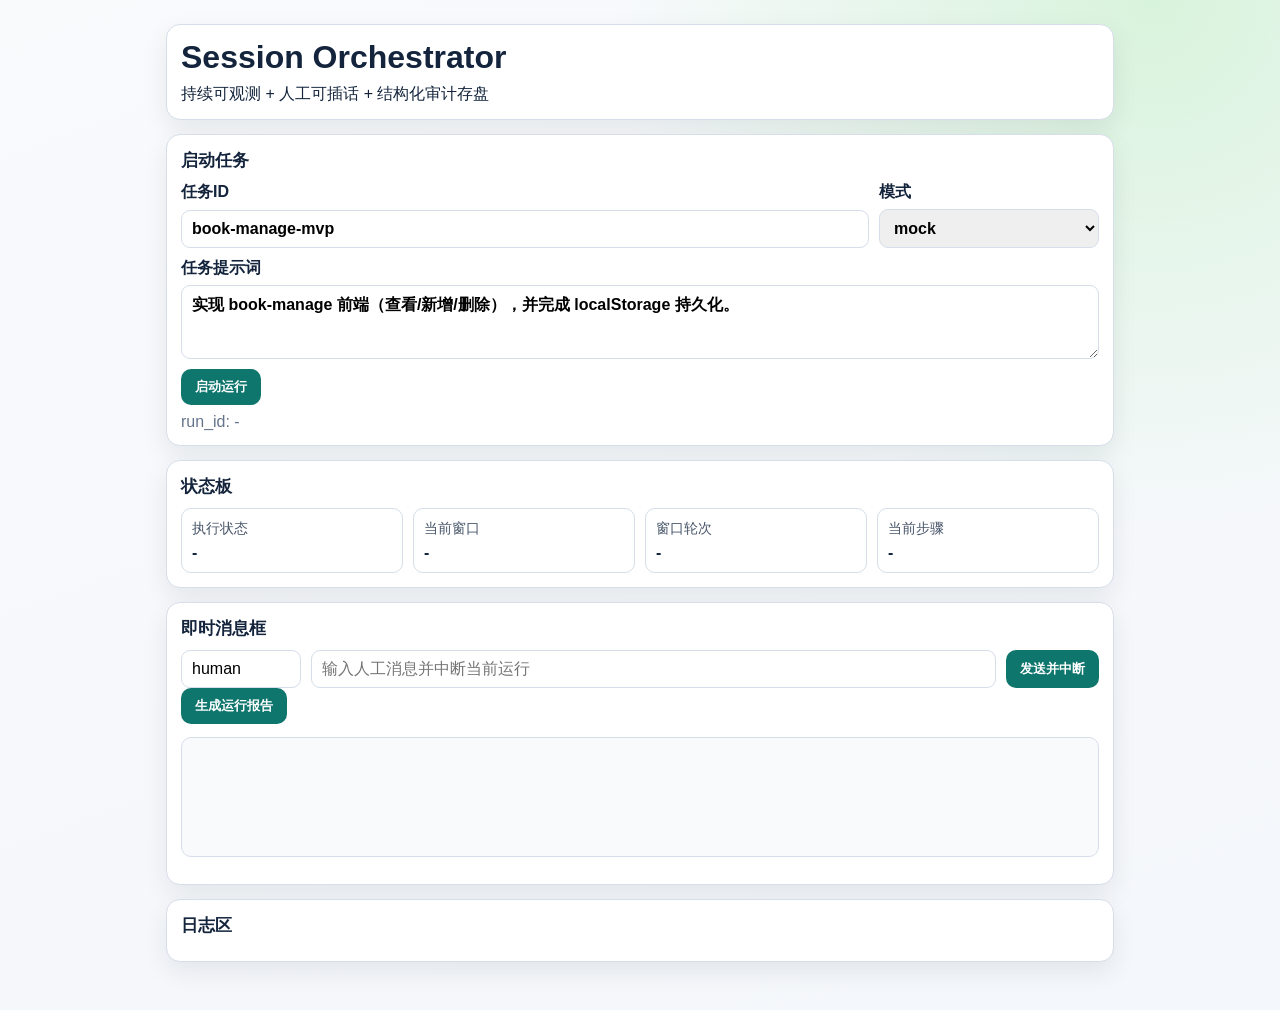
==== src/frontend/index.html @ f0dfe0fc "feat: 增加会话编排器初始实现" ====
<!doctype html>
<html lang="zh-CN">
<head>
  <meta charset="utf-8">
  <meta name="viewport" content="width=device-width, initial-scale=1">
  <title>Session Orchestrator</title>
  <link rel="stylesheet" href="./styles.css">
</head>
<body>
  <main class="layout">
    <header class="title-card">
      <h1>Session Orchestrator</h1>
      <p>持续可观测 + 人工可插话 + 结构化审计存盘</p>
    </header>

    <section class="card">
      <h2>启动任务</h2>
      <form id="start-form" class="grid">
        <label>任务ID<input id="task-id" value="book-manage-mvp" required></label>
        <label>模式
          <select id="mode">
            <option value="mock">mock</option>
            <option value="real">real</option>
          </select>
        </label>
        <label class="wide">任务提示词
          <textarea id="task-prompt" rows="3">实现 book-manage 前端（查看/新增/删除），并完成 localStorage 持久化。</textarea>
        </label>
        <button type="submit">启动运行</button>
      </form>
      <p id="run-id-line" class="muted">run_id: -</p>
    </section>

    <section class="card">
      <h2>状态板</h2>
      <div class="status-grid">
        <div><span>执行状态</span><strong id="status">-</strong></div>
        <div><span>当前窗口</span><strong id="window">-</strong></div>
        <div><span>窗口轮次</span><strong id="round">-</strong></div>
        <div><span>当前步骤</span><strong id="step">-</strong></div>
      </div>
    </section>

    <section class="card">
      <h2>即时消息框</h2>
      <form id="operator-form" class="inline">
        <input id="operator-id" value="human" placeholder="operator_id">
        <input id="operator-text" placeholder="输入人工消息并中断当前运行">
        <button type="submit">发送并中断</button>
      </form>
      <button id="report-btn" type="button">生成运行报告</button>
      <pre id="report-box" class="report-box"></pre>
    </section>

    <section class="card">
      <h2>日志区</h2>
      <ul id="log-list" class="log-list"></ul>
    </section>
  </main>
  <script src="./app.js"></script>
</body>
</html>
---- src/frontend/styles.css ----
:root {
  --bg: #f4f7fb;
  --ink: #13243c;
  --card: #ffffff;
  --accent: #0f766e;
  --line: #d6deea;
  --warn: #be123c;
}

* {
  box-sizing: border-box;
}

body {
  margin: 0;
  font-family: "Segoe UI", "PingFang SC", sans-serif;
  color: var(--ink);
  background:
    radial-gradient(circle at 90% 0%, #d8f3dc 0%, transparent 35%),
    linear-gradient(160deg, #f8fafc 0%, var(--bg) 100%);
}

.layout {
  max-width: 980px;
  margin: 24px auto;
  padding: 0 16px 24px;
  display: grid;
  gap: 14px;
}

.title-card,
.card {
  background: var(--card);
  border: 1px solid var(--line);
  border-radius: 14px;
  padding: 14px;
  box-shadow: 0 10px 26px rgba(15, 23, 42, 0.08);
}

h1, h2 {
  margin: 0;
}

h2 {
  font-size: 1.05rem;
  margin-bottom: 10px;
}

p {
  margin: 8px 0 0;
}

.grid {
  display: grid;
  grid-template-columns: 1fr 220px;
  gap: 10px;
}

.wide {
  grid-column: 1 / -1;
}

label {
  display: grid;
  gap: 6px;
  font-weight: 600;
}

input,
textarea,
select {
  width: 100%;
  border: 1px solid var(--line);
  border-radius: 9px;
  padding: 9px 10px;
  font: inherit;
}

button {
  width: fit-content;
  border: none;
  border-radius: 10px;
  padding: 9px 14px;
  font-weight: 700;
  background: var(--accent);
  color: #fff;
  cursor: pointer;
}

.status-grid {
  display: grid;
  grid-template-columns: repeat(4, minmax(120px, 1fr));
  gap: 10px;
}

.status-grid div {
  border: 1px solid var(--line);
  border-radius: 10px;
  padding: 10px;
  display: grid;
  gap: 6px;
}

.status-grid span {
  color: #475569;
  font-size: 0.9rem;
}

.inline {
  display: grid;
  grid-template-columns: 120px 1fr auto;
  gap: 10px;
}

.muted {
  color: #64748b;
}

.log-list {
  list-style: none;
  margin: 0;
  padding: 0;
  display: grid;
  gap: 8px;
  max-height: 360px;
  overflow: auto;
}

.log-item {
  border: 1px solid var(--line);
  border-radius: 10px;
  padding: 9px 10px;
}

.log-item[data-type="error"] {
  border-color: #fecdd3;
  background: #fff1f2;
}

.log-head {
  display: flex;
  justify-content: space-between;
  gap: 10px;
  font-size: 0.86rem;
  color: #475569;
}

.log-body {
  margin: 8px 0 0;
  white-space: pre-wrap;
  word-break: break-word;
}

.report-box {
  min-height: 120px;
  max-height: 280px;
  overflow: auto;
  border: 1px solid var(--line);
  border-radius: 10px;
  padding: 10px;
  background: #f8fafc;
}

@media (max-width: 768px) {
  .grid,
  .status-grid,
  .inline {
    grid-template-columns: 1fr;
  }
}
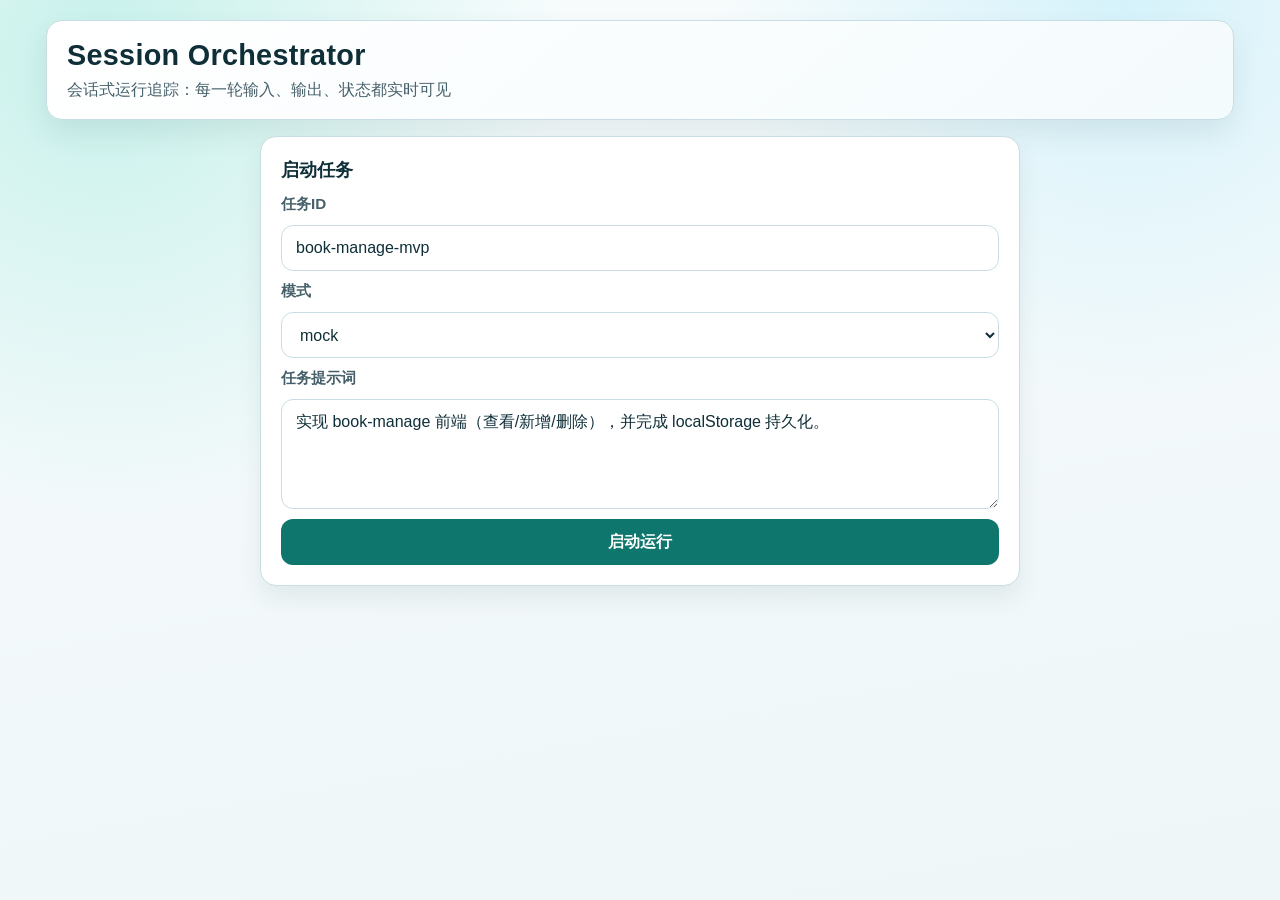
==== commit a43a8c93: "feat: 增加编排提交流程校验与book-manage计数页支持" ====
--- a/src/frontend/index.html
+++ b/src/frontend/index.html
@@ -4,58 +4,64 @@
   <meta charset="utf-8">
   <meta name="viewport" content="width=device-width, initial-scale=1">
   <title>Session Orchestrator</title>
+  <link rel="icon" href="data:,">
   <link rel="stylesheet" href="./styles.css">
 </head>
 <body>
-  <main class="layout">
-    <header class="title-card">
+  <main class="app-shell">
+    <header class="hero">
       <h1>Session Orchestrator</h1>
-      <p>持续可观测 + 人工可插话 + 结构化审计存盘</p>
+      <p>会话式运行追踪：每一轮输入、输出、状态都实时可见</p>
     </header>
 
-    <section class="card">
-      <h2>启动任务</h2>
-      <form id="start-form" class="grid">
-        <label>任务ID<input id="task-id" value="book-manage-mvp" required></label>
-        <label>模式
+    <section id="setup-view" class="setup-view">
+      <article class="setup-card">
+        <h2>启动任务</h2>
+        <form id="start-form" class="setup-form">
+          <label for="task-id">任务ID</label>
+          <input id="task-id" value="book-manage-mvp" required>
+
+          <label for="mode">模式</label>
           <select id="mode">
             <option value="mock">mock</option>
             <option value="real">real</option>
           </select>
-        </label>
-        <label class="wide">任务提示词
-          <textarea id="task-prompt" rows="3">实现 book-manage 前端（查看/新增/删除），并完成 localStorage 持久化。</textarea>
-        </label>
-        <button type="submit">启动运行</button>
-      </form>
-      <p id="run-id-line" class="muted">run_id: -</p>
+
+          <label for="task-prompt">任务提示词</label>
+          <textarea id="task-prompt" rows="4">实现 book-manage 前端（查看/新增/删除），并完成 localStorage 持久化。</textarea>
+          <button type="submit">启动运行</button>
+        </form>
+      </article>
     </section>
 
-    <section class="card">
-      <h2>状态板</h2>
-      <div class="status-grid">
-        <div><span>执行状态</span><strong id="status">-</strong></div>
-        <div><span>当前窗口</span><strong id="window">-</strong></div>
-        <div><span>窗口轮次</span><strong id="round">-</strong></div>
-        <div><span>当前步骤</span><strong id="step">-</strong></div>
-      </div>
+    <section id="chat-view" class="chat-view is-hidden">
+      <aside class="session-panel">
+        <h2>会话状态</h2>
+        <p id="run-id-line" class="run-id-line">run_id: -</p>
+        <ul class="session-meta">
+          <li><span>执行状态</span><strong id="status">-</strong></li>
+          <li><span>当前窗口</span><strong id="window">-</strong></li>
+          <li><span>窗口轮次</span><strong id="round">-</strong></li>
+          <li><span>当前步骤</span><strong id="step">-</strong></li>
+        </ul>
+        <div class="session-actions">
+          <button id="report-btn" type="button">生成运行报告</button>
+          <button id="restart-btn" type="button" class="ghost">新建运行</button>
+        </div>
+        <pre id="report-box" class="report-box"></pre>
+      </aside>
+
+      <section class="chat-main" aria-label="运行日志会话区">
+        <div id="conversation" class="conversation" aria-live="polite"></div>
+        <form id="operator-form" class="composer">
+          <input id="operator-id" value="human" placeholder="operator_id">
+          <input id="operator-text" placeholder="输入人工消息并中断当前运行">
+          <button type="submit">发送</button>
+        </form>
+      </section>
     </section>
 
-    <section class="card">
-      <h2>即时消息框</h2>
-      <form id="operator-form" class="inline">
-        <input id="operator-id" value="human" placeholder="operator_id">
-        <input id="operator-text" placeholder="输入人工消息并中断当前运行">
-        <button type="submit">发送并中断</button>
-      </form>
-      <button id="report-btn" type="button">生成运行报告</button>
-      <pre id="report-box" class="report-box"></pre>
-    </section>
-
-    <section class="card">
-      <h2>日志区</h2>
-      <ul id="log-list" class="log-list"></ul>
-    </section>
+    <p id="global-alert" class="global-alert" role="alert" aria-live="assertive"></p>
   </main>
   <script src="./app.js"></script>
 </body>
--- a/src/frontend/styles.css
+++ b/src/frontend/styles.css
@@ -1,10 +1,13 @@
 :root {
-  --bg: #f4f7fb;
-  --ink: #13243c;
-  --card: #ffffff;
+  --bg: #eef6f8;
+  --surface: #ffffff;
+  --surface-soft: #f8fcfd;
+  --ink: #0f2f38;
+  --ink-muted: #47616b;
+  --line: #c8dde3;
   --accent: #0f766e;
-  --line: #d6deea;
-  --warn: #be123c;
+  --accent-strong: #0e5f59;
+  --danger: #b4233b;
 }
 
 * {
@@ -13,158 +16,414 @@
 
 body {
   margin: 0;
-  font-family: "Segoe UI", "PingFang SC", sans-serif;
+  min-height: 100vh;
+  font-family: "IBM Plex Sans", "Noto Sans SC", "Microsoft YaHei", sans-serif;
   color: var(--ink);
   background:
-    radial-gradient(circle at 90% 0%, #d8f3dc 0%, transparent 35%),
-    linear-gradient(160deg, #f8fafc 0%, var(--bg) 100%);
-}
-
-.layout {
-  max-width: 980px;
-  margin: 24px auto;
-  padding: 0 16px 24px;
-  display: grid;
-  gap: 14px;
-}
-
-.title-card,
-.card {
-  background: var(--card);
-  border: 1px solid var(--line);
-  border-radius: 14px;
-  padding: 14px;
-  box-shadow: 0 10px 26px rgba(15, 23, 42, 0.08);
-}
-
-h1, h2 {
-  margin: 0;
-}
-
-h2 {
-  font-size: 1.05rem;
-  margin-bottom: 10px;
-}
-
-p {
+    radial-gradient(circle at 8% 6%, #c7f1eb 0%, transparent 32%),
+    radial-gradient(circle at 88% 0%, #d5f2fa 0%, transparent 28%),
+    linear-gradient(170deg, #f8fcfd 0%, var(--bg) 100%);
+}
+
+.app-shell {
+  max-width: 1220px;
+  margin: 0 auto;
+  padding: 20px 16px 24px;
+  display: grid;
+  gap: 16px;
+}
+
+.hero {
+  padding: 18px 20px;
+  border: 1px solid var(--line);
+  border-radius: 16px;
+  background: linear-gradient(140deg, #ffffff 0%, #f4fbfd 100%);
+  box-shadow: 0 14px 28px rgba(15, 47, 56, 0.08);
+}
+
+.hero h1 {
+  margin: 0;
+  font-size: 1.8rem;
+  letter-spacing: 0.01em;
+}
+
+.hero p {
   margin: 8px 0 0;
-}
-
-.grid {
-  display: grid;
-  grid-template-columns: 1fr 220px;
+  color: var(--ink-muted);
+}
+
+.setup-card,
+.session-panel,
+.chat-main {
+  border: 1px solid var(--line);
+  border-radius: 16px;
+  background: var(--surface);
+  box-shadow: 0 12px 24px rgba(15, 47, 56, 0.08);
+}
+
+.setup-view {
+  display: grid;
+  justify-items: center;
+}
+
+.setup-card {
+  width: min(760px, 100%);
+  padding: 20px;
+}
+
+.setup-card h2 {
+  margin: 0 0 12px;
+  font-size: 1.15rem;
+}
+
+.setup-form {
+  display: grid;
   gap: 10px;
 }
 
-.wide {
-  grid-column: 1 / -1;
-}
-
-label {
-  display: grid;
-  gap: 6px;
-  font-weight: 600;
+.setup-form label {
+  font-size: 0.95rem;
+  font-weight: 650;
+  color: var(--ink-muted);
 }
 
 input,
+select,
 textarea,
-select {
+button {
+  font: inherit;
+}
+
+input,
+select,
+textarea {
   width: 100%;
   border: 1px solid var(--line);
-  border-radius: 9px;
-  padding: 9px 10px;
-  font: inherit;
+  border-radius: 12px;
+  padding: 12px 14px;
+  background: #ffffff;
+  color: var(--ink);
+  min-height: 46px;
+}
+
+textarea {
+  min-height: 110px;
+  resize: vertical;
 }
 
 button {
-  width: fit-content;
+  min-height: 46px;
   border: none;
-  border-radius: 10px;
-  padding: 9px 14px;
+  border-radius: 12px;
+  padding: 10px 16px;
   font-weight: 700;
   background: var(--accent);
-  color: #fff;
+  color: #ffffff;
   cursor: pointer;
-}
-
-.status-grid {
-  display: grid;
-  grid-template-columns: repeat(4, minmax(120px, 1fr));
+  transition: background-color 0.2s ease;
+}
+
+button:hover {
+  background: var(--accent-strong);
+}
+
+button.ghost {
+  background: #ffffff;
+  border: 1px solid var(--line);
+  color: var(--ink);
+}
+
+button.ghost:hover {
+  background: #f2fafb;
+}
+
+input:focus-visible,
+select:focus-visible,
+textarea:focus-visible,
+button:focus-visible {
+  outline: 3px solid rgba(15, 118, 110, 0.28);
+  outline-offset: 1px;
+}
+
+.chat-view {
+  display: grid;
+  grid-template-columns: 300px minmax(0, 1fr);
+  gap: 14px;
+  height: calc(100vh - 150px);
+  max-height: 860px;
+  min-height: 560px;
+}
+
+.session-panel {
+  padding: 16px;
+  display: grid;
+  gap: 12px;
+  align-content: start;
+  min-height: 0;
+  overflow: auto;
+}
+
+.session-panel h2 {
+  margin: 0;
+  font-size: 1.05rem;
+}
+
+.run-id-line {
+  margin: 0;
+  color: #0b5560;
+  font-size: 0.93rem;
+  word-break: break-word;
+}
+
+.session-meta {
+  margin: 0;
+  padding: 0;
+  list-style: none;
+  display: grid;
+  gap: 8px;
+}
+
+.session-meta li {
+  border: 1px solid var(--line);
+  border-radius: 12px;
+  padding: 10px;
+  background: var(--surface-soft);
+  display: grid;
+  gap: 4px;
+}
+
+.session-meta span {
+  color: var(--ink-muted);
+  font-size: 0.86rem;
+}
+
+.session-meta strong {
+  font-size: 0.98rem;
+}
+
+#status[data-state="running"] {
+  color: #0a6c63;
+}
+
+#status[data-state="completed"] {
+  color: #125f23;
+}
+
+#status[data-state="failed"] {
+  color: var(--danger);
+}
+
+.session-actions {
+  display: grid;
+  gap: 8px;
+}
+
+.report-box {
+  margin: 0;
+  min-height: 120px;
+  max-height: 220px;
+  overflow: auto;
+  border: 1px solid var(--line);
+  border-radius: 12px;
+  background: #f6fbfc;
+  padding: 10px;
+  font-size: 0.85rem;
+  white-space: pre-wrap;
+  word-break: break-word;
+}
+
+.chat-main {
+  display: grid;
+  grid-template-rows: minmax(0, 1fr) auto;
+  height: 100%;
+  min-height: 0;
+  overflow: hidden;
+}
+
+.conversation {
+  padding: 14px;
+  min-height: 0;
+  overflow: auto;
+  display: grid;
   gap: 10px;
-}
-
-.status-grid div {
-  border: 1px solid var(--line);
+  align-content: start;
+  background:
+    linear-gradient(0deg, rgba(15, 118, 110, 0.03), rgba(15, 118, 110, 0.03)),
+    #f9fdff;
+  border-radius: 16px 16px 0 0;
+}
+
+.system-event {
+  padding: 10px 12px;
   border-radius: 10px;
-  padding: 10px;
-  display: grid;
-  gap: 6px;
-}
-
-.status-grid span {
-  color: #475569;
-  font-size: 0.9rem;
-}
-
-.inline {
-  display: grid;
-  grid-template-columns: 120px 1fr auto;
+  border: 1px dashed #9bc1cb;
+  background: #edf8fb;
+  color: #225565;
+  display: grid;
+  gap: 4px;
+}
+
+.system-time {
+  color: #5d7f89;
+  font-size: 0.8rem;
+}
+
+.round-card {
+  border: 1px solid var(--line);
+  border-radius: 14px;
+  padding: 12px;
+  background: #ffffff;
+  display: grid;
   gap: 10px;
 }
 
-.muted {
-  color: #64748b;
-}
-
-.log-list {
-  list-style: none;
-  margin: 0;
-  padding: 0;
-  display: grid;
-  gap: 8px;
-  max-height: 360px;
-  overflow: auto;
-}
-
-.log-item {
-  border: 1px solid var(--line);
-  border-radius: 10px;
-  padding: 9px 10px;
-}
-
-.log-item[data-type="error"] {
-  border-color: #fecdd3;
-  background: #fff1f2;
-}
-
-.log-head {
+.round-head {
   display: flex;
   justify-content: space-between;
-  gap: 10px;
-  font-size: 0.86rem;
-  color: #475569;
-}
-
-.log-body {
-  margin: 8px 0 0;
+  gap: 8px;
+  align-items: center;
+}
+
+.round-title {
+  margin: 0;
+  font-size: 1.02rem;
+}
+
+.round-sub {
+  margin: 4px 0 0;
+  color: var(--ink-muted);
+  font-size: 0.84rem;
+}
+
+.round-tag {
+  border-radius: 999px;
+  padding: 5px 10px;
+  font-size: 0.82rem;
+  font-weight: 700;
+  border: 1px solid transparent;
+}
+
+.round-tag.pending {
+  color: #145f55;
+  background: #ddf6f1;
+  border-color: #b5e8dc;
+}
+
+.round-tag.passed {
+  color: #1f5f25;
+  background: #e4f6e5;
+  border-color: #bfe5c1;
+}
+
+.round-tag.retrying {
+  color: #8a4a00;
+  background: #fff2df;
+  border-color: #fed7aa;
+}
+
+.round-tag.failed {
+  color: #8b1d31;
+  background: #ffe9ec;
+  border-color: #fdc7cf;
+}
+
+.round-bubble {
+  border-radius: 12px;
+  border: 1px solid var(--line);
+  padding: 10px;
+  display: grid;
+  gap: 8px;
+}
+
+.round-bubble.input {
+  background: #eef8ff;
+  border-color: #c3dff0;
+}
+
+.round-bubble.output {
+  background: #eefbf7;
+  border-color: #bfe9da;
+}
+
+.bubble-label {
+  font-size: 0.8rem;
+  font-weight: 700;
+  color: var(--ink-muted);
+  text-transform: uppercase;
+  letter-spacing: 0.03em;
+}
+
+.bubble-body {
+  margin: 0;
   white-space: pre-wrap;
   word-break: break-word;
-}
-
-.report-box {
-  min-height: 120px;
-  max-height: 280px;
-  overflow: auto;
-  border: 1px solid var(--line);
-  border-radius: 10px;
-  padding: 10px;
-  background: #f8fafc;
-}
-
-@media (max-width: 768px) {
-  .grid,
-  .status-grid,
-  .inline {
+  font-family: "IBM Plex Mono", "Consolas", monospace;
+  font-size: 0.86rem;
+  line-height: 1.45;
+}
+
+.round-foot {
+  margin: 0;
+  color: #5c737c;
+  font-size: 0.8rem;
+}
+
+.composer {
+  padding: 12px;
+  border-top: 1px solid var(--line);
+  display: grid;
+  grid-template-columns: 130px minmax(0, 1fr) 100px;
+  gap: 10px;
+  background: #ffffff;
+  border-radius: 0 0 16px 16px;
+}
+
+.composer input {
+  min-height: 44px;
+}
+
+.global-alert {
+  margin: 0;
+  min-height: 24px;
+  color: #842038;
+  font-size: 0.9rem;
+}
+
+.is-hidden {
+  display: none;
+}
+
+@media (max-width: 980px) {
+  .chat-view {
     grid-template-columns: 1fr;
-  }
-}
+    height: auto;
+    max-height: none;
+    min-height: auto;
+  }
+
+  .chat-main {
+    min-height: 65vh;
+    max-height: 72vh;
+  }
+}
+
+@media (max-width: 640px) {
+  .app-shell {
+    padding: 12px;
+  }
+
+  .hero h1 {
+    font-size: 1.45rem;
+  }
+
+  .composer {
+    grid-template-columns: 1fr;
+  }
+}
+
+@media (prefers-reduced-motion: reduce) {
+  * {
+    transition: none !important;
+    animation: none !important;
+  }
+}
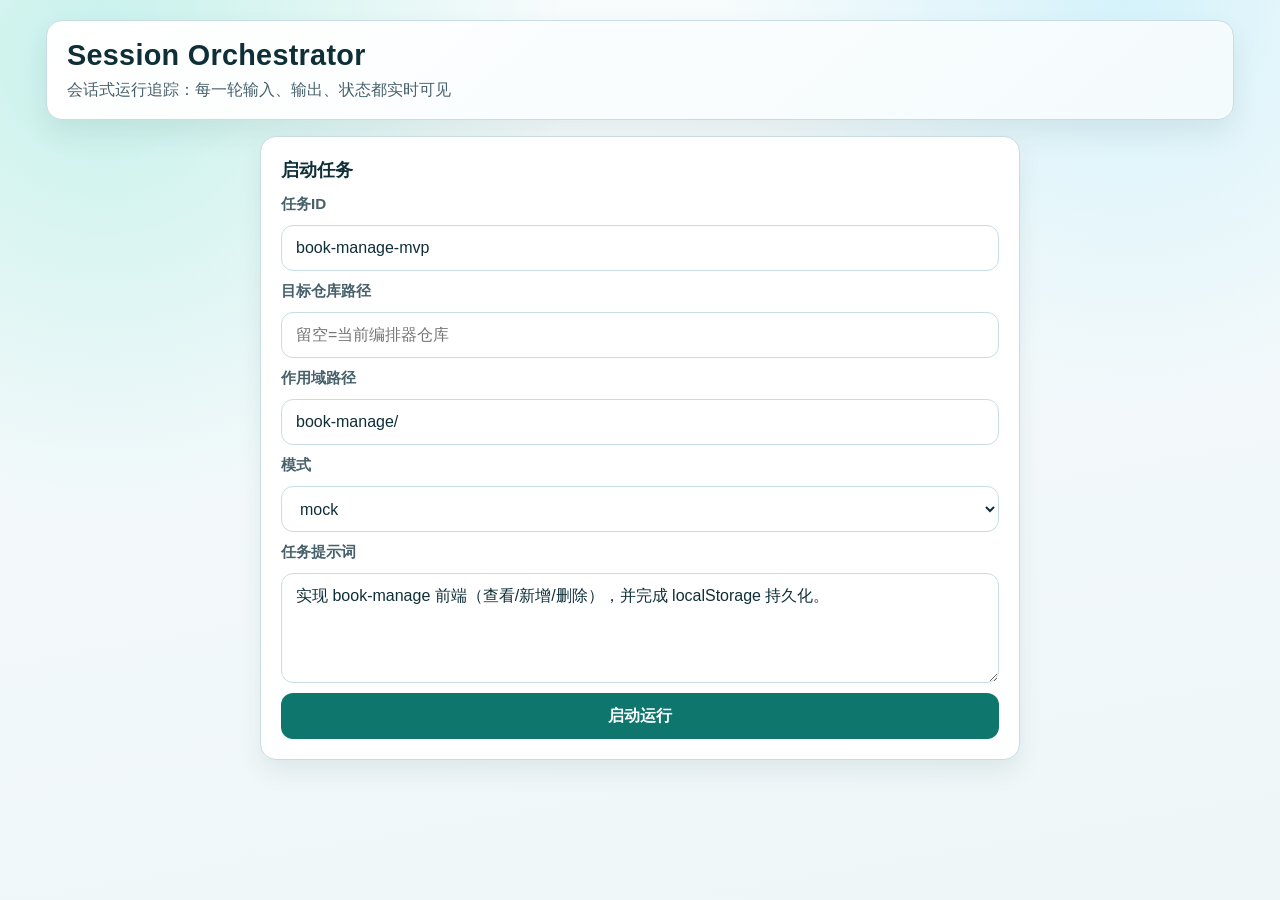
==== commit 8d3b60d5: "feat(orchestrator): 增加跨项目仓库编排与作用域提交流程" ====
--- a/src/frontend/index.html
+++ b/src/frontend/index.html
@@ -20,6 +20,12 @@
         <form id="start-form" class="setup-form">
           <label for="task-id">任务ID</label>
           <input id="task-id" value="book-manage-mvp" required>
+
+          <label for="workspace-project-root">目标仓库路径</label>
+          <input id="workspace-project-root" placeholder="留空=当前编排器仓库">
+
+          <label for="git-scope-path">作用域路径</label>
+          <input id="git-scope-path" value="book-manage/" placeholder="例如：book-manage/ 或 apps/web/">
 
           <label for="mode">模式</label>
           <select id="mode">
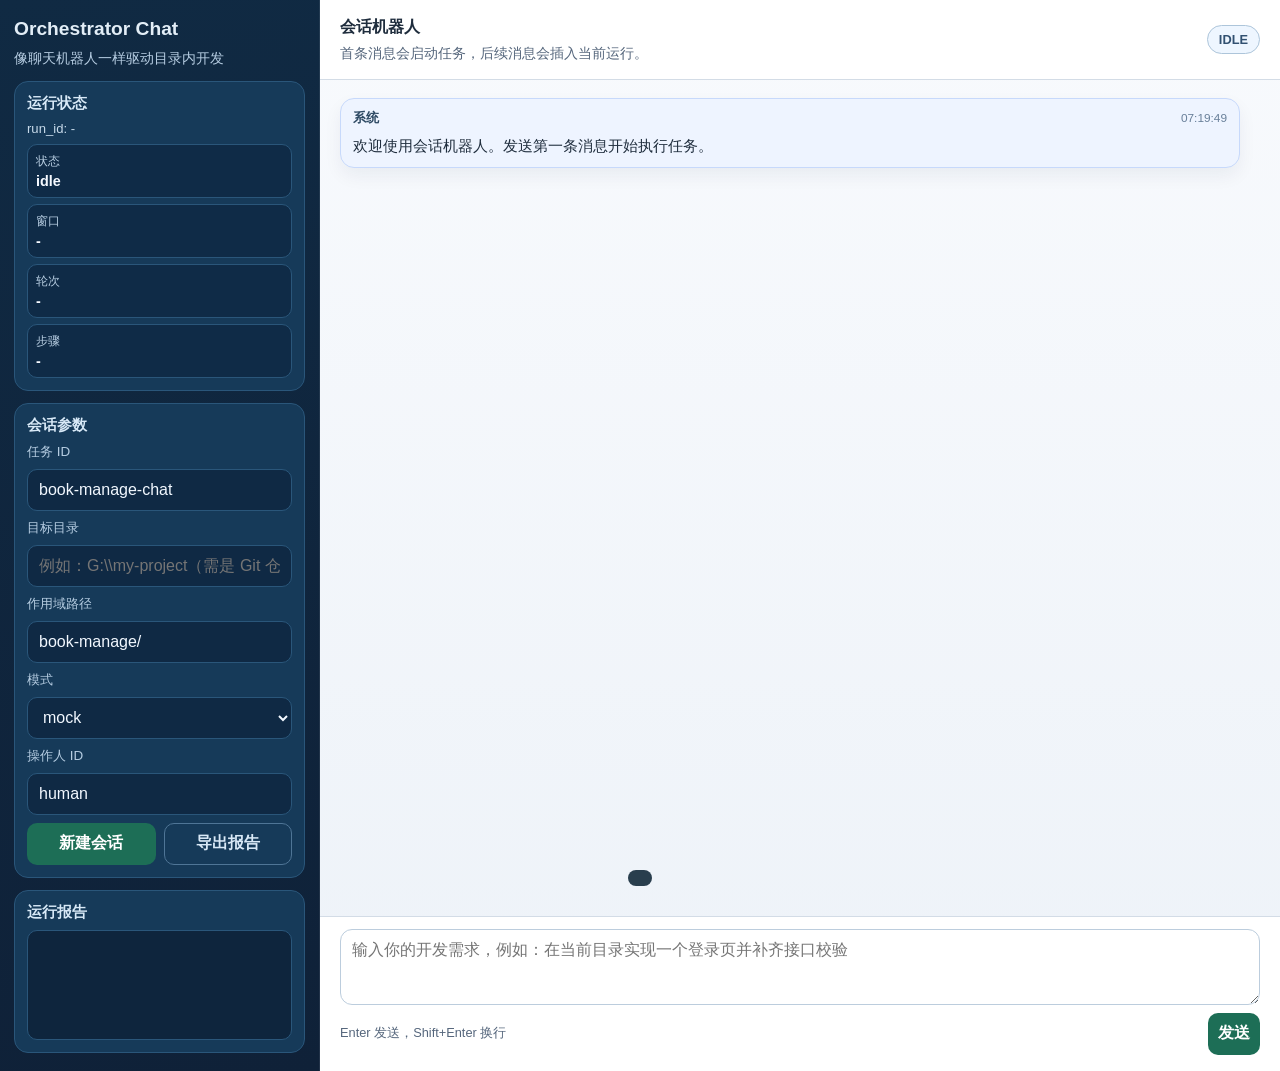
==== commit 0442bd4f: "feat(orchestrator): 优化编排控制台与工程收口" ====
--- a/src/frontend/index.html
+++ b/src/frontend/index.html
@@ -3,72 +3,90 @@
 <head>
   <meta charset="utf-8">
   <meta name="viewport" content="width=device-width, initial-scale=1">
-  <title>Session Orchestrator</title>
+  <title>Session Orchestrator Chat</title>
   <link rel="icon" href="data:,">
   <link rel="stylesheet" href="./styles.css">
 </head>
 <body>
-  <main class="app-shell">
-    <header class="hero">
-      <h1>Session Orchestrator</h1>
-      <p>会话式运行追踪：每一轮输入、输出、状态都实时可见</p>
-    </header>
+  <main class="layout">
+    <aside class="sidebar" aria-label="会话配置面板">
+      <header class="sidebar-head">
+        <h1>Orchestrator Chat</h1>
+        <p>像聊天机器人一样驱动目录内开发</p>
+      </header>
 
-    <section id="setup-view" class="setup-view">
-      <article class="setup-card">
-        <h2>启动任务</h2>
-        <form id="start-form" class="setup-form">
-          <label for="task-id">任务ID</label>
-          <input id="task-id" value="book-manage-mvp" required>
+      <section class="panel status-panel" aria-label="运行状态">
+        <h2>运行状态</h2>
+        <p id="run-id-line" class="run-id-line">run_id: -</p>
+        <ul class="status-list">
+          <li><span>状态</span><strong id="status">idle</strong></li>
+          <li><span>窗口</span><strong id="window">-</strong></li>
+          <li><span>轮次</span><strong id="round">-</strong></li>
+          <li><span>步骤</span><strong id="step">-</strong></li>
+        </ul>
+      </section>
 
-          <label for="workspace-project-root">目标仓库路径</label>
-          <input id="workspace-project-root" placeholder="留空=当前编排器仓库">
+      <section class="panel" aria-label="会话参数">
+        <h2>会话参数</h2>
 
-          <label for="git-scope-path">作用域路径</label>
-          <input id="git-scope-path" value="book-manage/" placeholder="例如：book-manage/ 或 apps/web/">
+        <label for="task-id">任务 ID</label>
+        <input id="task-id" value="book-manage-chat">
 
-          <label for="mode">模式</label>
-          <select id="mode">
-            <option value="mock">mock</option>
-            <option value="real">real</option>
-          </select>
+        <label for="workspace-project-root">目标目录</label>
+        <input id="workspace-project-root" placeholder="例如：G:\\my-project（需是 Git 仓库）">
 
-          <label for="task-prompt">任务提示词</label>
-          <textarea id="task-prompt" rows="4">实现 book-manage 前端（查看/新增/删除），并完成 localStorage 持久化。</textarea>
-          <button type="submit">启动运行</button>
-        </form>
-      </article>
+        <label for="git-scope-path">作用域路径</label>
+        <input id="git-scope-path" value="book-manage/" placeholder="例如：book-manage/ 或 apps/web/">
+
+        <label for="mode">模式</label>
+        <select id="mode">
+          <option value="mock">mock</option>
+          <option value="real">real</option>
+        </select>
+
+        <label for="operator-id">操作人 ID</label>
+        <input id="operator-id" value="human">
+
+        <div class="actions">
+          <button id="restart-btn" type="button">新建会话</button>
+          <button id="report-btn" type="button" class="ghost">导出报告</button>
+        </div>
+      </section>
+
+      <section class="panel" aria-label="运行报告">
+        <h2>运行报告</h2>
+        <pre id="report-box" class="report-box"></pre>
+      </section>
+    </aside>
+
+    <section class="chat-shell" aria-label="聊天区">
+      <header class="chat-head">
+        <div>
+          <h2>会话机器人</h2>
+          <p>首条消息会启动任务，后续消息会插入当前运行。</p>
+        </div>
+        <strong id="status-badge" class="status-badge">IDLE</strong>
+      </header>
+
+      <div id="conversation" class="conversation" aria-live="polite"></div>
+
+      <form id="chat-form" class="composer">
+        <textarea
+          id="chat-input"
+          rows="3"
+          placeholder="输入你的开发需求，例如：在当前目录实现一个登录页并补齐接口校验"
+          required
+        ></textarea>
+        <div class="composer-foot">
+          <span id="composer-hint" class="composer-hint">Enter 发送，Shift+Enter 换行</span>
+          <button id="send-btn" type="submit">发送</button>
+        </div>
+      </form>
     </section>
+  </main>
 
-    <section id="chat-view" class="chat-view is-hidden">
-      <aside class="session-panel">
-        <h2>会话状态</h2>
-        <p id="run-id-line" class="run-id-line">run_id: -</p>
-        <ul class="session-meta">
-          <li><span>执行状态</span><strong id="status">-</strong></li>
-          <li><span>当前窗口</span><strong id="window">-</strong></li>
-          <li><span>窗口轮次</span><strong id="round">-</strong></li>
-          <li><span>当前步骤</span><strong id="step">-</strong></li>
-        </ul>
-        <div class="session-actions">
-          <button id="report-btn" type="button">生成运行报告</button>
-          <button id="restart-btn" type="button" class="ghost">新建运行</button>
-        </div>
-        <pre id="report-box" class="report-box"></pre>
-      </aside>
+  <p id="global-alert" class="global-alert" role="alert" aria-live="assertive"></p>
 
-      <section class="chat-main" aria-label="运行日志会话区">
-        <div id="conversation" class="conversation" aria-live="polite"></div>
-        <form id="operator-form" class="composer">
-          <input id="operator-id" value="human" placeholder="operator_id">
-          <input id="operator-text" placeholder="输入人工消息并中断当前运行">
-          <button type="submit">发送</button>
-        </form>
-      </section>
-    </section>
-
-    <p id="global-alert" class="global-alert" role="alert" aria-live="assertive"></p>
-  </main>
   <script src="./app.js"></script>
 </body>
 </html>
--- a/src/frontend/styles.css
+++ b/src/frontend/styles.css
@@ -1,90 +1,82 @@
 :root {
-  --bg: #eef6f8;
-  --surface: #ffffff;
-  --surface-soft: #f8fcfd;
-  --ink: #0f2f38;
-  --ink-muted: #47616b;
-  --line: #c8dde3;
-  --accent: #0f766e;
-  --accent-strong: #0e5f59;
-  --danger: #b4233b;
+  --bg: #f3f5f9;
+  --sidebar-bg: #102a43;
+  --sidebar-surface: #163a59;
+  --sidebar-line: #2a567a;
+  --sidebar-ink: #e3eef7;
+  --main-surface: #ffffff;
+  --line: #d3dce6;
+  --ink: #1f2d3d;
+  --ink-muted: #55667c;
+  --accent: #1d6e56;
+  --accent-hover: #165845;
+  --assistant-bg: #f6f8fb;
+  --system-bg: #eef4ff;
+  --user-bg: #dbf1e8;
+  --danger: #9b2242;
 }
 
 * {
   box-sizing: border-box;
 }
 
+html,
 body {
   margin: 0;
   min-height: 100vh;
   font-family: "IBM Plex Sans", "Noto Sans SC", "Microsoft YaHei", sans-serif;
   color: var(--ink);
-  background:
-    radial-gradient(circle at 8% 6%, #c7f1eb 0%, transparent 32%),
-    radial-gradient(circle at 88% 0%, #d5f2fa 0%, transparent 28%),
-    linear-gradient(170deg, #f8fcfd 0%, var(--bg) 100%);
-}
-
-.app-shell {
-  max-width: 1220px;
-  margin: 0 auto;
-  padding: 20px 16px 24px;
-  display: grid;
-  gap: 16px;
-}
-
-.hero {
-  padding: 18px 20px;
-  border: 1px solid var(--line);
-  border-radius: 16px;
-  background: linear-gradient(140deg, #ffffff 0%, #f4fbfd 100%);
-  box-shadow: 0 14px 28px rgba(15, 47, 56, 0.08);
-}
-
-.hero h1 {
-  margin: 0;
-  font-size: 1.8rem;
-  letter-spacing: 0.01em;
-}
-
-.hero p {
+  background: radial-gradient(circle at 6% 8%, #d8e8ff 0%, transparent 20%), var(--bg);
+}
+
+.layout {
+  width: 100%;
+  min-height: 100vh;
+  display: grid;
+  grid-template-columns: 320px minmax(0, 1fr);
+}
+
+.sidebar {
+  background: linear-gradient(170deg, var(--sidebar-bg) 0%, #0f2138 100%);
+  color: var(--sidebar-ink);
+  padding: 18px 14px;
+  display: grid;
+  gap: 12px;
+  align-content: start;
+  overflow: auto;
+  border-right: 1px solid rgba(255, 255, 255, 0.08);
+}
+
+.sidebar-head h1 {
+  margin: 0;
+  font-size: 1.2rem;
+}
+
+.sidebar-head p {
   margin: 8px 0 0;
-  color: var(--ink-muted);
-}
-
-.setup-card,
-.session-panel,
-.chat-main {
-  border: 1px solid var(--line);
-  border-radius: 16px;
-  background: var(--surface);
-  box-shadow: 0 12px 24px rgba(15, 47, 56, 0.08);
-}
-
-.setup-view {
-  display: grid;
-  justify-items: center;
-}
-
-.setup-card {
-  width: min(760px, 100%);
-  padding: 20px;
-}
-
-.setup-card h2 {
-  margin: 0 0 12px;
-  font-size: 1.15rem;
-}
-
-.setup-form {
-  display: grid;
-  gap: 10px;
-}
-
-.setup-form label {
-  font-size: 0.95rem;
-  font-weight: 650;
-  color: var(--ink-muted);
+  color: #b6cde2;
+  font-size: 0.9rem;
+  line-height: 1.45;
+}
+
+.panel {
+  background: var(--sidebar-surface);
+  border: 1px solid var(--sidebar-line);
+  border-radius: 14px;
+  padding: 12px;
+  display: grid;
+  gap: 8px;
+}
+
+.panel h2 {
+  margin: 0;
+  font-size: 0.92rem;
+  color: #d8e9f7;
+}
+
+label {
+  font-size: 0.84rem;
+  color: #b6cde2;
 }
 
 input,
@@ -98,326 +90,292 @@
 select,
 textarea {
   width: 100%;
-  border: 1px solid var(--line);
-  border-radius: 12px;
-  padding: 12px 14px;
-  background: #ffffff;
-  color: var(--ink);
-  min-height: 46px;
-}
-
-textarea {
-  min-height: 110px;
-  resize: vertical;
+  border: 1px solid var(--sidebar-line);
+  border-radius: 10px;
+  padding: 10px 11px;
+  background: #0f2944;
+  color: #f2f8ff;
+  min-height: 42px;
+}
+
+.status-list {
+  margin: 0;
+  padding: 0;
+  list-style: none;
+  display: grid;
+  gap: 6px;
+}
+
+.status-list li {
+  padding: 8px;
+  border-radius: 10px;
+  background: #0f2b47;
+  border: 1px solid var(--sidebar-line);
+  display: grid;
+  gap: 3px;
+}
+
+.status-list span {
+  color: #b8cee2;
+  font-size: 0.78rem;
+}
+
+.status-list strong {
+  font-size: 0.9rem;
+  color: #f5f9ff;
+}
+
+.run-id-line {
+  margin: 0;
+  font-size: 0.82rem;
+  color: #c7daea;
+  word-break: break-word;
+}
+
+.actions {
+  display: grid;
+  grid-template-columns: 1fr 1fr;
+  gap: 8px;
 }
 
 button {
-  min-height: 46px;
+  min-height: 42px;
   border: none;
-  border-radius: 12px;
-  padding: 10px 16px;
+  border-radius: 10px;
+  padding: 8px 10px;
   font-weight: 700;
+  color: #ffffff;
   background: var(--accent);
-  color: #ffffff;
   cursor: pointer;
   transition: background-color 0.2s ease;
 }
 
 button:hover {
-  background: var(--accent-strong);
+  background: var(--accent-hover);
 }
 
 button.ghost {
-  background: #ffffff;
-  border: 1px solid var(--line);
-  color: var(--ink);
+  background: transparent;
+  border: 1px solid #4f7596;
+  color: #d9e9f7;
 }
 
 button.ghost:hover {
-  background: #f2fafb;
+  background: rgba(255, 255, 255, 0.08);
 }
 
 input:focus-visible,
 select:focus-visible,
 textarea:focus-visible,
 button:focus-visible {
-  outline: 3px solid rgba(15, 118, 110, 0.28);
+  outline: 3px solid rgba(113, 220, 173, 0.38);
   outline-offset: 1px;
 }
 
-.chat-view {
-  display: grid;
-  grid-template-columns: 300px minmax(0, 1fr);
-  gap: 14px;
-  height: calc(100vh - 150px);
-  max-height: 860px;
-  min-height: 560px;
-}
-
-.session-panel {
-  padding: 16px;
-  display: grid;
-  gap: 12px;
-  align-content: start;
-  min-height: 0;
+.report-box {
+  margin: 0;
+  border-radius: 10px;
+  border: 1px solid var(--sidebar-line);
+  background: #0e253d;
+  color: #d5e6f6;
+  min-height: 110px;
+  max-height: 240px;
   overflow: auto;
-}
-
-.session-panel h2 {
-  margin: 0;
-  font-size: 1.05rem;
-}
-
-.run-id-line {
-  margin: 0;
-  color: #0b5560;
-  font-size: 0.93rem;
-  word-break: break-word;
-}
-
-.session-meta {
-  margin: 0;
-  padding: 0;
-  list-style: none;
-  display: grid;
-  gap: 8px;
-}
-
-.session-meta li {
-  border: 1px solid var(--line);
-  border-radius: 12px;
   padding: 10px;
-  background: var(--surface-soft);
-  display: grid;
-  gap: 4px;
-}
-
-.session-meta span {
-  color: var(--ink-muted);
-  font-size: 0.86rem;
-}
-
-.session-meta strong {
-  font-size: 0.98rem;
-}
-
-#status[data-state="running"] {
-  color: #0a6c63;
-}
-
-#status[data-state="completed"] {
-  color: #125f23;
-}
-
-#status[data-state="failed"] {
-  color: var(--danger);
-}
-
-.session-actions {
-  display: grid;
-  gap: 8px;
-}
-
-.report-box {
-  margin: 0;
-  min-height: 120px;
-  max-height: 220px;
-  overflow: auto;
-  border: 1px solid var(--line);
-  border-radius: 12px;
-  background: #f6fbfc;
-  padding: 10px;
-  font-size: 0.85rem;
+  font-size: 0.78rem;
   white-space: pre-wrap;
   word-break: break-word;
 }
 
-.chat-main {
-  display: grid;
-  grid-template-rows: minmax(0, 1fr) auto;
-  height: 100%;
-  min-height: 0;
-  overflow: hidden;
+.chat-shell {
+  min-height: 100vh;
+  display: grid;
+  grid-template-rows: auto minmax(0, 1fr) auto;
+  background: linear-gradient(180deg, #f8fafd 0%, #edf2f8 100%);
+}
+
+.chat-head {
+  padding: 16px 20px;
+  border-bottom: 1px solid var(--line);
+  background: #ffffff;
+  display: flex;
+  justify-content: space-between;
+  gap: 14px;
+  align-items: center;
+}
+
+.chat-head h2 {
+  margin: 0;
+  font-size: 1.02rem;
+}
+
+.chat-head p {
+  margin: 6px 0 0;
+  color: var(--ink-muted);
+  font-size: 0.88rem;
+}
+
+.status-badge {
+  border: 1px solid #adc5da;
+  border-radius: 999px;
+  padding: 6px 11px;
+  background: #eef6ff;
+  color: #325171;
+  font-size: 0.8rem;
+}
+
+.status-badge[data-state="running"] {
+  background: #e5f8ef;
+  border-color: #9cd3b9;
+  color: #0f5f45;
+}
+
+.status-badge[data-state="completed"] {
+  background: #edf9e8;
+  border-color: #a6d7a2;
+  color: #1f5b1f;
+}
+
+.status-badge[data-state="failed"] {
+  background: #ffecef;
+  border-color: #f1b0be;
+  color: var(--danger);
 }
 
 .conversation {
-  padding: 14px;
-  min-height: 0;
+  padding: 18px 20px;
   overflow: auto;
   display: grid;
-  gap: 10px;
   align-content: start;
-  background:
-    linear-gradient(0deg, rgba(15, 118, 110, 0.03), rgba(15, 118, 110, 0.03)),
-    #f9fdff;
-  border-radius: 16px 16px 0 0;
-}
-
-.system-event {
-  padding: 10px 12px;
-  border-radius: 10px;
-  border: 1px dashed #9bc1cb;
-  background: #edf8fb;
-  color: #225565;
-  display: grid;
-  gap: 4px;
-}
-
-.system-time {
-  color: #5d7f89;
-  font-size: 0.8rem;
-}
-
-.round-card {
+  gap: 12px;
+}
+
+.msg {
+  width: min(900px, 100%);
   border: 1px solid var(--line);
   border-radius: 14px;
-  padding: 12px;
-  background: #ffffff;
-  display: grid;
-  gap: 10px;
-}
-
-.round-head {
+  background: var(--assistant-bg);
+  padding: 10px 12px;
+  display: grid;
+  gap: 8px;
+  box-shadow: 0 8px 18px rgba(20, 40, 70, 0.06);
+}
+
+.msg-user {
+  justify-self: end;
+  background: var(--user-bg);
+  border-color: #a8d4c4;
+}
+
+.msg-system {
+  background: var(--system-bg);
+  border-color: #c7d9fb;
+}
+
+.msg-head {
   display: flex;
   justify-content: space-between;
   gap: 8px;
   align-items: center;
 }
 
-.round-title {
-  margin: 0;
-  font-size: 1.02rem;
-}
-
-.round-sub {
-  margin: 4px 0 0;
-  color: var(--ink-muted);
+.msg-role {
   font-size: 0.84rem;
-}
-
-.round-tag {
-  border-radius: 999px;
-  padding: 5px 10px;
-  font-size: 0.82rem;
-  font-weight: 700;
-  border: 1px solid transparent;
-}
-
-.round-tag.pending {
-  color: #145f55;
-  background: #ddf6f1;
-  border-color: #b5e8dc;
-}
-
-.round-tag.passed {
-  color: #1f5f25;
-  background: #e4f6e5;
-  border-color: #bfe5c1;
-}
-
-.round-tag.retrying {
-  color: #8a4a00;
-  background: #fff2df;
-  border-color: #fed7aa;
-}
-
-.round-tag.failed {
-  color: #8b1d31;
-  background: #ffe9ec;
-  border-color: #fdc7cf;
-}
-
-.round-bubble {
-  border-radius: 12px;
-  border: 1px solid var(--line);
-  padding: 10px;
-  display: grid;
-  gap: 8px;
-}
-
-.round-bubble.input {
-  background: #eef8ff;
-  border-color: #c3dff0;
-}
-
-.round-bubble.output {
-  background: #eefbf7;
-  border-color: #bfe9da;
-}
-
-.bubble-label {
-  font-size: 0.8rem;
-  font-weight: 700;
-  color: var(--ink-muted);
-  text-transform: uppercase;
-  letter-spacing: 0.03em;
-}
-
-.bubble-body {
+  color: #2d4963;
+}
+
+.msg-time {
+  font-size: 0.74rem;
+  color: #687f99;
+}
+
+.msg-body {
   margin: 0;
   white-space: pre-wrap;
   word-break: break-word;
-  font-family: "IBM Plex Mono", "Consolas", monospace;
-  font-size: 0.86rem;
-  line-height: 1.45;
-}
-
-.round-foot {
-  margin: 0;
-  color: #5c737c;
+  line-height: 1.5;
+  font-family: "IBM Plex Sans", "Noto Sans SC", "Microsoft YaHei", sans-serif;
+  font-size: 0.93rem;
+}
+
+.msg-note {
+  font-size: 0.78rem;
+  color: #6b7f93;
+}
+
+.composer {
+  border-top: 1px solid var(--line);
+  background: #ffffff;
+  padding: 12px 20px 16px;
+  display: grid;
+  gap: 8px;
+}
+
+.composer textarea {
+  border: 1px solid #bccddd;
+  border-radius: 12px;
+  background: #ffffff;
+  color: var(--ink);
+  min-height: 74px;
+  resize: vertical;
+}
+
+.composer-foot {
+  display: flex;
+  justify-content: space-between;
+  align-items: center;
+  gap: 10px;
+}
+
+.composer-hint {
   font-size: 0.8rem;
-}
-
-.composer {
-  padding: 12px;
-  border-top: 1px solid var(--line);
-  display: grid;
-  grid-template-columns: 130px minmax(0, 1fr) 100px;
-  gap: 10px;
-  background: #ffffff;
-  border-radius: 0 0 16px 16px;
-}
-
-.composer input {
-  min-height: 44px;
+  color: var(--ink-muted);
 }
 
 .global-alert {
-  margin: 0;
-  min-height: 24px;
-  color: #842038;
-  font-size: 0.9rem;
-}
-
-.is-hidden {
-  display: none;
+  position: fixed;
+  left: 50%;
+  bottom: 14px;
+  transform: translateX(-50%);
+  margin: 0;
+  padding: 8px 12px;
+  border-radius: 999px;
+  background: rgba(8, 31, 49, 0.86);
+  color: #ffffff;
+  font-size: 0.84rem;
+  z-index: 99;
+  pointer-events: none;
 }
 
 @media (max-width: 980px) {
-  .chat-view {
+  .layout {
     grid-template-columns: 1fr;
-    height: auto;
-    max-height: none;
+  }
+
+  .sidebar {
     min-height: auto;
   }
 
-  .chat-main {
-    min-height: 65vh;
-    max-height: 72vh;
+  .chat-shell {
+    min-height: 72vh;
   }
 }
 
 @media (max-width: 640px) {
-  .app-shell {
-    padding: 12px;
-  }
-
-  .hero h1 {
-    font-size: 1.45rem;
-  }
-
+  .chat-head,
+  .conversation,
   .composer {
+    padding-left: 12px;
+    padding-right: 12px;
+  }
+
+  .actions {
     grid-template-columns: 1fr;
+  }
+
+  .composer-foot {
+    flex-direction: column;
+    align-items: flex-start;
   }
 }
 
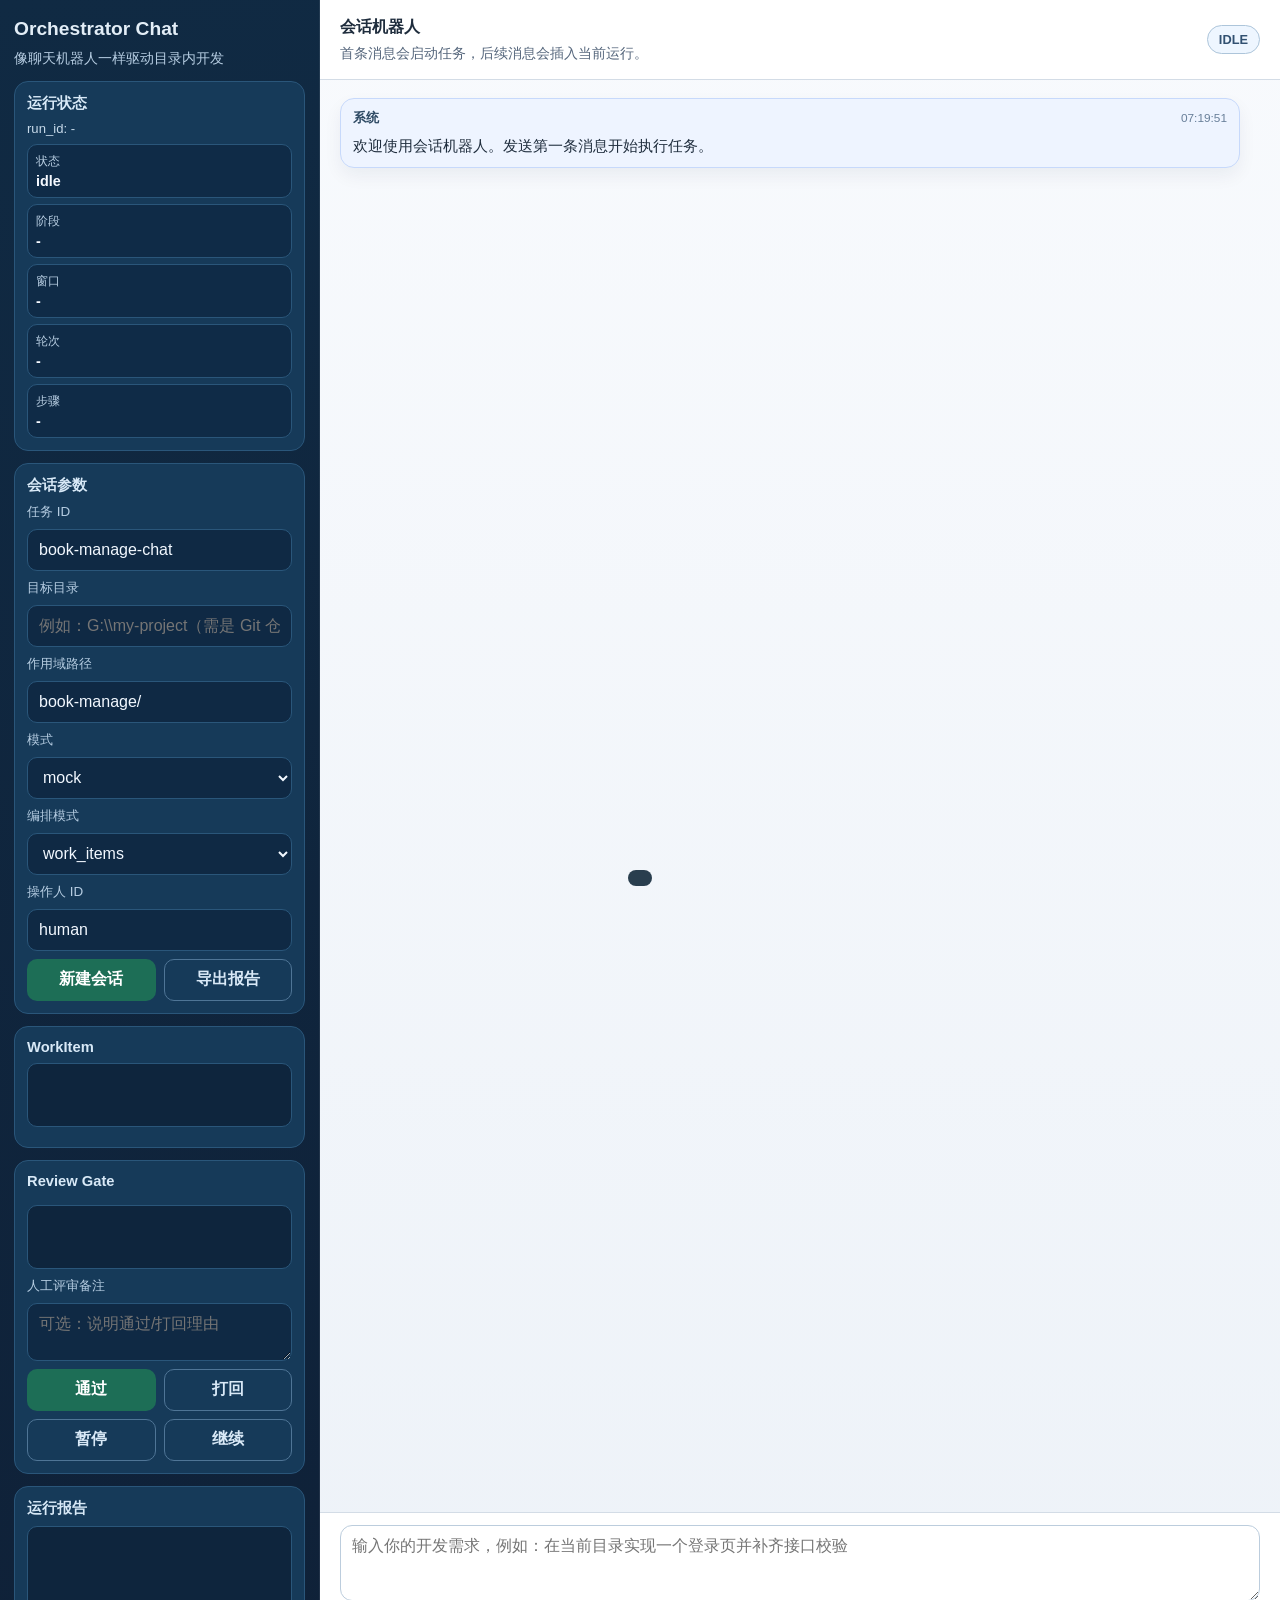
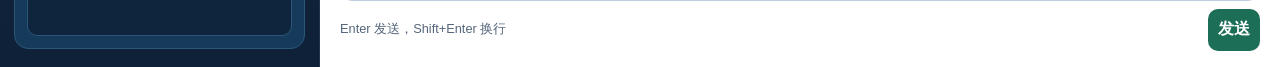
==== commit 47b03777: "feat(orchestrator): 增加 work_items 编排与人工评审闸门" ====
--- a/src/frontend/index.html
+++ b/src/frontend/index.html
@@ -20,6 +20,7 @@
         <p id="run-id-line" class="run-id-line">run_id: -</p>
         <ul class="status-list">
           <li><span>状态</span><strong id="status">idle</strong></li>
+          <li><span>阶段</span><strong id="phase">-</strong></li>
           <li><span>窗口</span><strong id="window">-</strong></li>
           <li><span>轮次</span><strong id="round">-</strong></li>
           <li><span>步骤</span><strong id="step">-</strong></li>
@@ -44,12 +45,43 @@
           <option value="real">real</option>
         </select>
 
+        <label for="workflow-mode">编排模式</label>
+        <select id="workflow-mode">
+          <option value="work_items">work_items</option>
+          <option value="classic">classic</option>
+        </select>
+
         <label for="operator-id">操作人 ID</label>
         <input id="operator-id" value="human">
 
         <div class="actions">
           <button id="restart-btn" type="button">新建会话</button>
           <button id="report-btn" type="button" class="ghost">导出报告</button>
+        </div>
+      </section>
+
+      <section class="panel" aria-label="WorkItem 面板">
+        <h2>WorkItem</h2>
+        <pre id="workitem-current-box" class="review-box"></pre>
+        <ul id="workitem-list" class="workitem-list"></ul>
+      </section>
+
+      <section class="panel" aria-label="Review Gate 面板">
+        <h2>Review Gate</h2>
+        <p id="review-status" class="review-status"></p>
+        <pre id="command-review-box" class="review-box"></pre>
+
+        <label for="human-review-note">人工评审备注</label>
+        <textarea id="human-review-note" rows="2" placeholder="可选：说明通过/打回理由"></textarea>
+
+        <div class="actions">
+          <button id="approve-btn" type="button">通过</button>
+          <button id="reject-btn" type="button" class="ghost">打回</button>
+        </div>
+
+        <div class="actions">
+          <button id="pause-btn" type="button" class="ghost">暂停</button>
+          <button id="resume-btn" type="button" class="ghost">继续</button>
         </div>
       </section>
 
--- a/src/frontend/styles.css
+++ b/src/frontend/styles.css
@@ -187,6 +187,66 @@
   word-break: break-word;
 }
 
+.review-status {
+  margin: 0;
+  font-size: 0.82rem;
+  color: #c7daea;
+  word-break: break-word;
+}
+
+.review-box {
+  margin: 0;
+  border-radius: 10px;
+  border: 1px solid var(--sidebar-line);
+  background: #0e253d;
+  color: #d5e6f6;
+  min-height: 64px;
+  max-height: 180px;
+  overflow: auto;
+  padding: 10px;
+  font-size: 0.78rem;
+  white-space: pre-wrap;
+  word-break: break-word;
+}
+
+.workitem-list {
+  margin: 0;
+  padding: 0;
+  list-style: none;
+  display: grid;
+  gap: 8px;
+}
+
+.workitem-list li {
+  padding: 8px;
+  border-radius: 10px;
+  background: #0f2b47;
+  border: 1px solid var(--sidebar-line);
+  display: grid;
+  gap: 4px;
+}
+
+.workitem-list li[data-current="true"] {
+  border-color: rgba(113, 220, 173, 0.6);
+  box-shadow: 0 0 0 2px rgba(113, 220, 173, 0.22);
+}
+
+.workitem-title {
+  font-size: 0.9rem;
+  color: #f5f9ff;
+}
+
+.workitem-meta {
+  font-size: 0.78rem;
+  color: #b8cee2;
+  word-break: break-word;
+}
+
+.workitem-status {
+  font-size: 0.78rem;
+  color: #d5e6f6;
+}
+
 .chat-shell {
   min-height: 100vh;
   display: grid;
